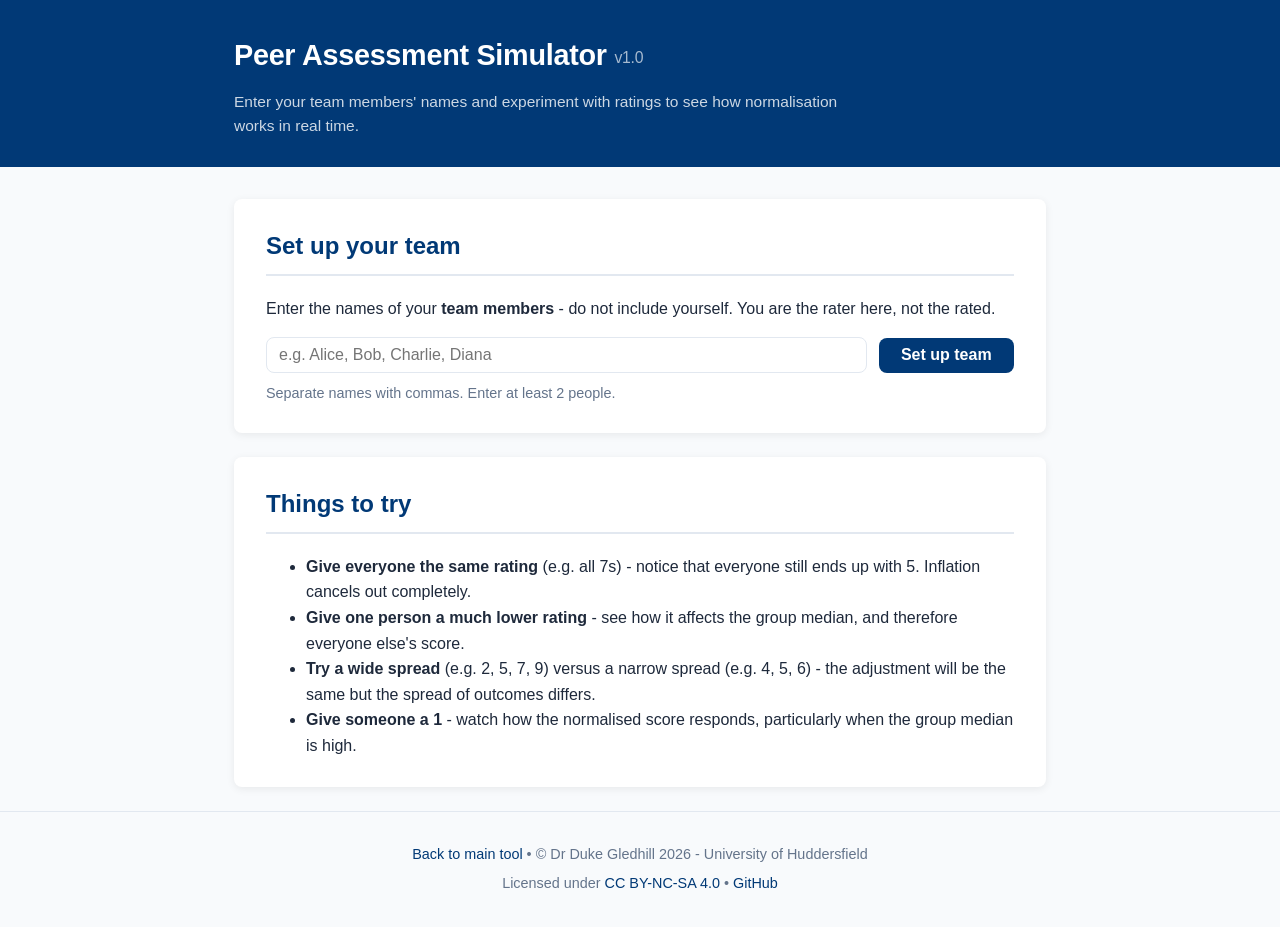
==== docs/simulator.html @ c6d2f9ed "add interactive normalisation simulator" ====
<!DOCTYPE html>
<html lang="en">
<head>
    <meta charset="UTF-8">
    <meta name="viewport" content="width=device-width, initial-scale=1.0">
    <title>Peer Assessment Simulator</title>
    <link rel="stylesheet" href="style.css">
    <style>
        .name-row {
            display: flex;
            gap: 0.75em;
            align-items: center;
            flex-wrap: wrap;
        }

        .name-row input[type="text"] {
            flex: 1;
            min-width: 200px;
            font-size: 1em;
            padding: 0.5em 0.75em;
            border: 1px solid var(--border);
            border-radius: var(--radius);
            outline: none;
            font-family: inherit;
        }

        .name-row input[type="text"]:focus {
            border-color: var(--blue);
            box-shadow: 0 0 0 2px rgba(1,57,118,0.1);
        }

        .btn {
            background: var(--blue);
            color: #fff;
            border: none;
            border-radius: var(--radius);
            padding: 0.55em 1.4em;
            font-size: 1em;
            font-weight: bold;
            cursor: pointer;
            font-family: inherit;
            transition: background 0.15s;
        }

        .btn:hover { background: var(--blue-dark); }

        .btn-outline {
            background: none;
            color: var(--blue);
            border: 2px solid var(--blue);
        }

        .btn-outline:hover { background: var(--blue-light); }

        /* Rating table */
        #rating-table td { vertical-align: middle; padding: 10px 12px; }

        input[type="range"] {
            width: 100%;
            accent-color: var(--blue);
            cursor: pointer;
            height: 6px;
        }

        .slider-wrap {
            display: flex;
            align-items: center;
            gap: 0.75em;
        }

        .slider-wrap span.endpoint {
            font-size: 0.78em;
            color: var(--text-muted);
            white-space: nowrap;
        }

        .rating-val {
            font-weight: bold;
            color: var(--blue);
            font-size: 1.15em;
            min-width: 1.4em;
            text-align: center;
        }

        .score-badge {
            display: inline-flex;
            align-items: center;
            justify-content: center;
            width: 2.1em;
            height: 2.1em;
            border-radius: 50%;
            font-weight: bold;
            font-size: 1.05em;
        }

        .score-high { background: #dcfce7; color: #166534; }
        .score-mid  { background: var(--blue-light); color: var(--blue); }
        .score-low  { background: #fee2e2; color: #991b1b; }

        /* Stat row */
        .stat-row {
            display: flex;
            gap: 1em;
            flex-wrap: wrap;
            margin: 1.25em 0 0.5em;
        }

        .stat-box {
            flex: 1;
            min-width: 110px;
            background: var(--blue-light);
            border-radius: var(--radius);
            padding: 0.75em 1em;
            text-align: center;
        }

        .stat-label {
            font-size: 0.8em;
            color: var(--text-muted);
            margin-bottom: 0.2em;
        }

        .stat-value {
            font-size: 1.6em;
            font-weight: bold;
            color: var(--blue);
        }

        #rating-section { display: none; }
    </style>
</head>
<body>

<header>
    <div class="container">
        <h1>Peer Assessment Simulator <span class="version">v1.0</span></h1>
        <p class="subtitle">Enter your team members' names and experiment with ratings to see how normalisation works in real time.</p>
    </div>
</header>

<div class="container">

    <section class="docs-section">
        <h2>Set up your team</h2>
        <p>Enter the names of your <strong>team members</strong> - do not include yourself. You are the rater here, not the rated.</p>
        <div class="name-row">
            <input type="text" id="names-input" placeholder="e.g. Alice, Bob, Charlie, Diana" />
            <button class="btn" id="setup-btn">Set up team</button>
        </div>
        <p class="upload-hint" style="text-align: left; margin-top: 0.6em;">Separate names with commas. Enter at least 2 people.</p>
    </section>

    <section class="docs-section" id="rating-section">

        <div class="tip">
            <strong>Simulation only - not your actual scores.</strong>
            This tool processes only your ratings. In the real assessment, each person's score is the average of ratings from <em>all</em> their peers, and normalisation is applied to those averaged scores. What this simulator shows is: <em>if everyone on your team rated exactly as you are rating here, these would be the resulting normalised scores.</em> Use it to understand how normalisation works - not to predict your final result.
        </div>

        <h2 style="margin-top: 1.25em;">Your ratings</h2>
        <p>Drag each slider to set your rating for that team member. A score of 5 means average contribution for the team - higher means they contributed more, lower means less. Results update instantly.</p>

        <table id="rating-table">
            <thead>
                <tr>
                    <th style="width: 22%">Team member</th>
                    <th>Your rating (1-9)</th>
                    <th style="width: 6%; text-align: center">Value</th>
                    <th style="width: 18%; text-align: center">Normalised score</th>
                </tr>
            </thead>
            <tbody id="rating-tbody"></tbody>
        </table>

        <div class="stat-row">
            <div class="stat-box">
                <div class="stat-label">Group median (raw)</div>
                <div class="stat-value" id="stat-median">-</div>
            </div>
            <div class="stat-box">
                <div class="stat-label">Normalisation adjustment</div>
                <div class="stat-value" id="stat-adj">-</div>
            </div>
            <div class="stat-box">
                <div class="stat-label">Target</div>
                <div class="stat-value">5</div>
            </div>
        </div>

        <p style="font-size: 0.9em; color: var(--text-muted); margin-top: 0.5em;">
            The <strong>group median</strong> is the middle value of your ratings when sorted. The <strong>adjustment</strong> is how much is added to every score so the median lands on 5. Each normalised score = your rating + adjustment, rounded and clamped to 0-9.
        </p>

        <div style="margin-top: 1.25em; display: flex; gap: 0.75em; flex-wrap: wrap;">
            <button class="btn btn-outline" id="reset-btn">Change names</button>
        </div>
    </section>

    <section class="docs-section">
        <h2>Things to try</h2>
        <ul>
            <li><strong>Give everyone the same rating</strong> (e.g. all 7s) - notice that everyone still ends up with 5. Inflation cancels out completely.</li>
            <li><strong>Give one person a much lower rating</strong> - see how it affects the group median, and therefore everyone else's score.</li>
            <li><strong>Try a wide spread</strong> (e.g. 2, 5, 7, 9) versus a narrow spread (e.g. 4, 5, 6) - the adjustment will be the same but the spread of outcomes differs.</li>
            <li><strong>Give someone a 1</strong> - watch how the normalised score responds, particularly when the group median is high.</li>
        </ul>
    </section>

</div>

<footer>
    <div class="container">
        <a href="index.html">Back to main tool</a>
        &bull;
        &copy; Dr Duke Gledhill 2026 - University of Huddersfield<br>
        Licensed under <a href="https://creativecommons.org/licenses/by-nc-sa/4.0/" target="_blank" rel="noopener">CC BY-NC-SA 4.0</a>
        &bull;
        <a href="https://github.com/drdukegledhill/PeerAssessmentforTeamProjects" target="_blank" rel="noopener">GitHub</a>
    </div>
</footer>

<script>
    let members = [];

    function bankersRound(n) {
        const floor = Math.floor(n);
        const frac = n - floor;
        if (Math.abs(frac - 0.5) < 1e-10) {
            return floor % 2 === 0 ? floor : floor + 1;
        }
        return Math.round(n);
    }

    function setupTeam() {
        const raw = document.getElementById('names-input').value;
        const names = raw.split(',').map(s => s.trim()).filter(s => s.length > 0);

        if (names.length < 2) {
            alert('Please enter at least 2 team members, separated by commas.');
            return;
        }

        members = names;
        buildTable();
        document.getElementById('rating-section').style.display = 'block';
        document.getElementById('rating-section').scrollIntoView({ behavior: 'smooth', block: 'start' });
        recalculate();
    }

    function buildTable() {
        const tbody = document.getElementById('rating-tbody');
        tbody.innerHTML = '';
        members.forEach((name, i) => {
            const tr = document.createElement('tr');
            tr.innerHTML = `
                <td>${name}</td>
                <td>
                    <div class="slider-wrap">
                        <span class="endpoint">1</span>
                        <input type="range" min="1" max="9" value="5" id="slider-${i}" oninput="recalculate()">
                        <span class="endpoint">9</span>
                    </div>
                </td>
                <td style="text-align:center"><span class="rating-val" id="val-${i}">5</span></td>
                <td style="text-align:center"><span class="score-badge score-mid" id="score-${i}">5</span></td>
            `;
            tbody.appendChild(tr);
        });
    }

    function recalculate() {
        const ratings = members.map((_, i) => {
            const v = parseInt(document.getElementById(`slider-${i}`).value);
            document.getElementById(`val-${i}`).textContent = v;
            return v;
        });

        // Median - same method as the Python tool: sorted[floor(n/2)]
        const sorted = [...ratings].sort((a, b) => a - b);
        const median = sorted[Math.floor(sorted.length / 2)];
        const adjustment = 5 - median;

        document.getElementById('stat-median').textContent = median;
        document.getElementById('stat-adj').textContent = (adjustment >= 0 ? '+' : '') + adjustment;

        ratings.forEach((r, i) => {
            const score = Math.max(0, Math.min(9, bankersRound(r + adjustment)));
            const badge = document.getElementById(`score-${i}`);
            badge.textContent = score;
            badge.className = 'score-badge ' + (score >= 6 ? 'score-high' : score <= 3 ? 'score-low' : 'score-mid');
        });
    }

    function resetTeam() {
        document.getElementById('rating-section').style.display = 'none';
        members = [];
        window.scrollTo({ top: 0, behavior: 'smooth' });
        document.getElementById('names-input').focus();
    }

    document.getElementById('setup-btn').addEventListener('click', setupTeam);
    document.getElementById('names-input').addEventListener('keydown', e => {
        if (e.key === 'Enter') setupTeam();
    });
    document.addEventListener('DOMContentLoaded', () => {
        document.getElementById('reset-btn').addEventListener('click', resetTeam);
    });
</script>

</body>
</html>
---- docs/style.css ----
:root {
    --blue: #013976;
    --blue-dark: #013976;
    --blue-light: #E6F2FB;
    --text: #1e293b;
    --text-muted: #64748b;
    --border: #e2e8f0;
    --bg: #f8fafc;
    --white: #fff;
    --radius: 8px;
    --shadow: 0 2px 8px rgba(0,0,0,0.07);
}

* { box-sizing: border-box; }

body {
    font-family: Arial, sans-serif;
    margin: 0;
    background: var(--bg);
    color: var(--text);
    line-height: 1.6;
    overflow-x: hidden;
}

.container {
    max-width: 860px;
    margin: 0 auto;
    padding: 0 1.5em;
}

/* ── Header ── */
header {
    background: var(--blue-dark);
    color: #fff;
    padding: 2em 0 1.75em;
    margin-bottom: 2em;
}

header h1 {
    margin: 0 0 0.4em;
    font-size: 1.8em;
    letter-spacing: -0.01em;
}

header .subtitle {
    margin: 0;
    opacity: 0.8;
    font-size: 0.97em;
    max-width: 640px;
}

.version {
    font-size: 0.55em;
    font-weight: normal;
    opacity: 0.65;
    vertical-align: middle;
}

/* ── Upload section ── */
.upload-section {
    background: var(--white);
    border: 2px dashed var(--blue);
    border-radius: var(--radius);
    padding: 1.75em 2em;
    margin-bottom: 2em;
    text-align: center;
}

.upload-label {
    font-weight: bold;
    font-size: 1.05em;
    color: var(--blue);
    margin: 0 0 0.75em;
}

.upload-section input[type="file"] {
    font-size: 1em;
    margin-bottom: 0.75em;
}

.upload-hint {
    color: var(--text-muted);
    font-size: 0.9em;
    margin: 0.5em 0 0;
}

/* ── Report output ── */
#output {
    margin-bottom: 2.5em;
}

#output h2 {
    color: var(--blue);
    border-bottom: 2px solid var(--border);
    padding-bottom: 0.35em;
    margin-top: 1.5em;
}

#output h2:first-child {
    margin-top: 0;
}

/* ── Tables ── */
table {
    border-collapse: collapse;
    width: 100%;
    margin-top: 0.75em;
    font-size: 0.97em;
}

th, td {
    border: 1px solid var(--border);
    padding: 8px 12px;
    text-align: left;
}

th {
    background: var(--blue-light);
    color: var(--blue);
    font-weight: bold;
}

tr:nth-child(even) { background: #f8fafc; }

/* ── Feedback cards (rendered by JS) ── */
.feedback-card {
    margin-bottom: 1.25em;
    padding: 1.25em 1.5em;
    border: 1px solid var(--border);
    border-radius: var(--radius);
    background: var(--white);
}

.feedback-card h3 {
    margin: 0 0 0.5em;
    color: var(--text);
}

/* ── Docs sections ── */
.docs-section {
    background: var(--white);
    border-radius: var(--radius);
    box-shadow: var(--shadow);
    padding: 1.75em 2em;
    margin-bottom: 1.5em;
}

.docs-section h2 {
    margin-top: 0;
    color: var(--blue);
    border-bottom: 2px solid var(--border);
    padding-bottom: 0.35em;
}

.docs-section h3 {
    color: var(--text);
    margin-top: 1.25em;
}

.docs-section p:last-child,
.docs-section ul:last-child,
.docs-section ol:last-child {
    margin-bottom: 0;
}

/* ── Tabs ── */
.tabs {
    margin-top: 0.25em;
}

.tab-btns {
    display: flex;
    gap: 0;
    border-bottom: 2px solid var(--border);
    margin-bottom: 1.25em;
}

.tab-btn {
    background: none;
    border: none;
    border-bottom: 3px solid transparent;
    margin-bottom: -2px;
    padding: 0.6em 1.25em;
    font-size: 0.97em;
    font-weight: bold;
    color: var(--text-muted);
    cursor: pointer;
    transition: color 0.15s, border-color 0.15s;
}

.tab-btn:hover {
    color: var(--blue);
}

.tab-btn.active {
    color: var(--blue);
    border-bottom-color: var(--blue);
}

.tab-panel {
    display: none;
}

.tab-panel.active {
    display: block;
}

/* ── Numbered steps ── */
.steps {
    counter-reset: steps;
    padding-left: 0;
    list-style: none;
    margin: 0.75em 0;
}

.steps li {
    counter-increment: steps;
    padding: 0.65em 0 0.65em 3em;
    position: relative;
    border-bottom: 1px solid var(--border);
}

.steps li:last-child { border-bottom: none; }

.steps li::before {
    content: counter(steps);
    position: absolute;
    left: 0;
    top: 0.65em;
    width: 1.75em;
    height: 1.75em;
    background: var(--blue);
    color: #fff;
    border-radius: 50%;
    display: flex;
    align-items: center;
    justify-content: center;
    font-size: 0.82em;
    font-weight: bold;
}

.steps li ul {
    margin: 0.4em 0 0.1em;
    padding-left: 1.25em;
}

/* ── Tip callout ── */
.tip {
    background: var(--blue-light);
    border-left: 4px solid var(--blue);
    padding: 0.75em 1em;
    border-radius: 0 var(--radius) var(--radius) 0;
    font-size: 0.95em;
    margin: 1.25em 0 0;
    color: var(--text);
}

/* ── Code ── */
code {
    background: #f1f5f9;
    padding: 0.15em 0.4em;
    border-radius: 4px;
    font-size: 0.88em;
    font-family: "Courier New", monospace;
}

pre {
    background: #1e293b;
    color: #e2e8f0;
    padding: 1.25em 1.5em;
    border-radius: var(--radius);
    overflow-x: auto;
    font-size: 0.85em;
    line-height: 1.65;
    margin: 0.75em 0 0;
}

pre code {
    background: none;
    padding: 0;
    color: inherit;
    font-size: 1em;
    border-radius: 0;
}

/* ── Collapsible rationale ── */
details > summary {
    cursor: pointer;
    color: var(--blue);
    border-bottom: 2px solid var(--border);
    padding-bottom: 0.35em;
    margin-bottom: 1em;
    font-size: 1.17em;
    font-weight: bold;
    list-style: none;
    display: flex;
    align-items: center;
    gap: 0.5em;
    user-select: none;
}
details > summary::-webkit-details-marker { display: none; }
details > summary::before {
    content: '\25B6';
    font-size: 0.7em;
    transition: transform 0.2s;
    color: var(--blue);
}
details[open] > summary::before { transform: rotate(90deg); }
details > summary:hover { color: var(--blue-dark); }
details > summary:hover::before { color: var(--blue-dark); }

.rationale-q {
    font-weight: bold;
    color: var(--text);
    margin: 1.25em 0 0.3em;
    font-size: 0.99em;
}
.ref-block {
    font-size: 0.78em;
    color: var(--text-muted);
    border-left: 3px solid var(--border);
    padding: 0.4em 0.75em;
    margin: 0.75em 0 0;
    line-height: 1.65;
}

.rationale-callout {
    background: var(--blue-light);
    border-left: 4px solid var(--blue);
    padding: 0.75em 1em;
    border-radius: 0 var(--radius) var(--radius) 0;
    font-style: italic;
    margin: 0.5em 0 0.75em;
    color: var(--text);
}

/* ── Footer ── */
footer {
    border-top: 1px solid var(--border);
    padding: 2em 0;
    margin-top: 1em;
    text-align: center;
    color: var(--text-muted);
    font-size: 0.9em;
    line-height: 2;
}

footer a {
    color: var(--blue);
    text-decoration: none;
}

footer a:hover { text-decoration: underline; }
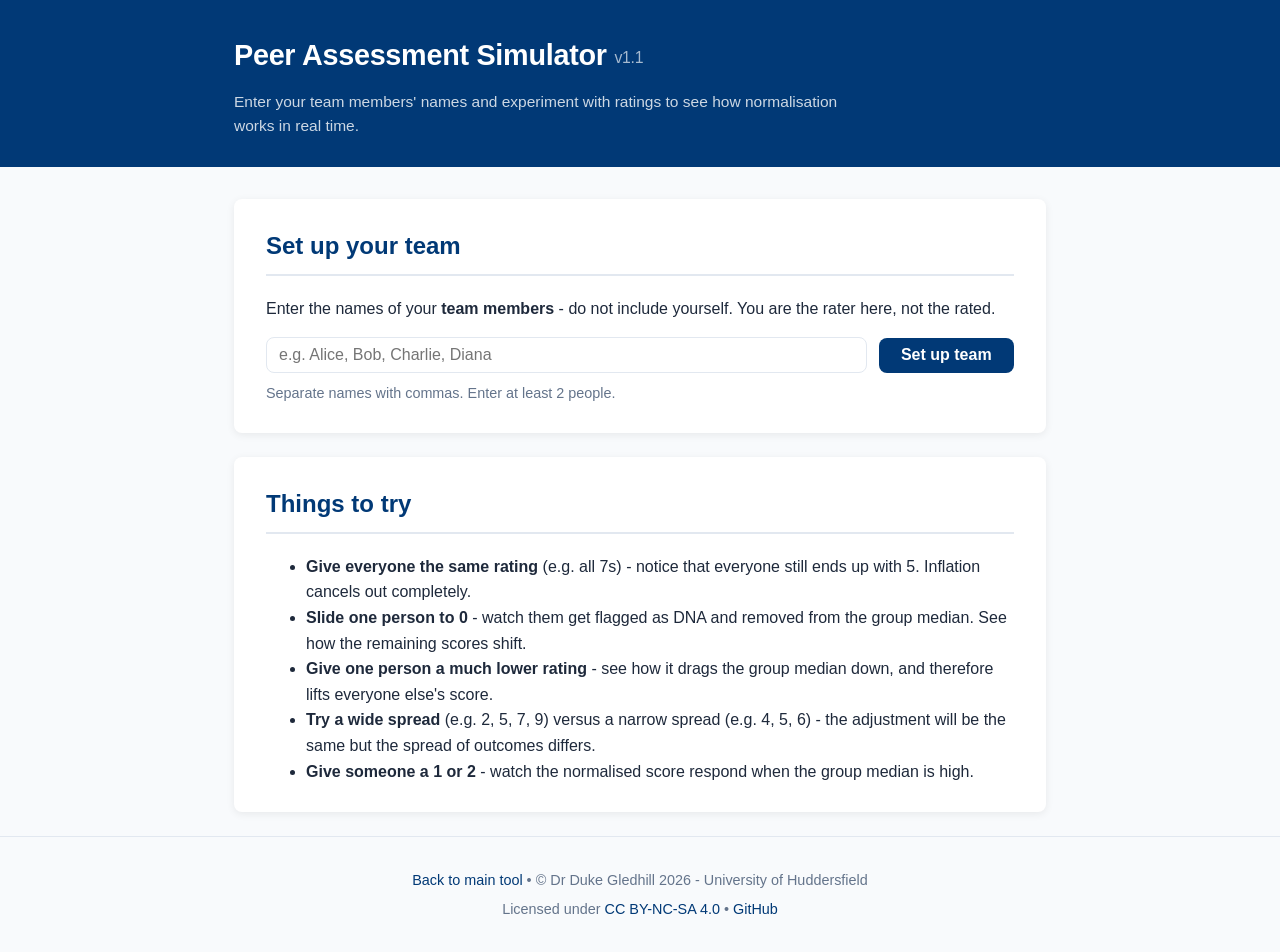
==== commit 28e01005: "simulator: add 0/DNA option and median line overlay" ====
--- a/docs/simulator.html
+++ b/docs/simulator.html
@@ -60,6 +60,8 @@
             accent-color: var(--blue);
             cursor: pointer;
             height: 6px;
+            position: relative;
+            z-index: 1;
         }
 
         .slider-wrap {
@@ -72,6 +74,32 @@
             font-size: 0.78em;
             color: var(--text-muted);
             white-space: nowrap;
+        }
+
+        /* Track wrapper holds slider + median line */
+        .slider-track-wrap {
+            flex: 1;
+            position: relative;
+            display: flex;
+            align-items: center;
+        }
+
+        .slider-track-wrap input[type="range"] {
+            width: 100%;
+        }
+
+        .median-line {
+            position: absolute;
+            top: 50%;
+            transform: translate(-50%, -50%);
+            width: 3px;
+            height: 22px;
+            background: var(--blue);
+            opacity: 0.45;
+            pointer-events: none;
+            border-radius: 2px;
+            transition: left 0.12s ease;
+            z-index: 0;
         }
 
         .rating-val {
@@ -82,20 +110,30 @@
             text-align: center;
         }
 
+        .rating-val.is-dna {
+            color: var(--text-muted);
+        }
+
         .score-badge {
             display: inline-flex;
             align-items: center;
             justify-content: center;
-            width: 2.1em;
+            width: 2.4em;
             height: 2.1em;
-            border-radius: 50%;
+            border-radius: 0.4em;
             font-weight: bold;
-            font-size: 1.05em;
+            font-size: 1em;
         }
 
         .score-high { background: #dcfce7; color: #166534; }
         .score-mid  { background: var(--blue-light); color: var(--blue); }
         .score-low  { background: #fee2e2; color: #991b1b; }
+        .score-dna  { background: #f1f5f9; color: var(--text-muted); font-size: 0.82em; }
+
+        /* Dim entire row when DNA */
+        tr.row-dna td { opacity: 0.5; }
+        tr.row-dna td:first-child,
+        tr.row-dna td:last-child { opacity: 1; }
 
         /* Stat row */
         .stat-row {
@@ -133,7 +171,7 @@
 
 <header>
     <div class="container">
-        <h1>Peer Assessment Simulator <span class="version">v1.0</span></h1>
+        <h1>Peer Assessment Simulator <span class="version">v1.1</span></h1>
         <p class="subtitle">Enter your team members' names and experiment with ratings to see how normalisation works in real time.</p>
     </div>
 </header>
@@ -158,13 +196,13 @@
         </div>
 
         <h2 style="margin-top: 1.25em;">Your ratings</h2>
-        <p>Drag each slider to set your rating for that team member. A score of 5 means average contribution for the team - higher means they contributed more, lower means less. Results update instantly.</p>
+        <p>Drag each slider to set your rating (0 = did not attend / DNA, 1-9 = contribution level, 5 = average). The <strong>blue line</strong> marks the current group median across all sliders. Results update instantly.</p>
 
         <table id="rating-table">
             <thead>
                 <tr>
                     <th style="width: 22%">Team member</th>
-                    <th>Your rating (1-9)</th>
+                    <th>Your rating (0-9)</th>
                     <th style="width: 6%; text-align: center">Value</th>
                     <th style="width: 18%; text-align: center">Normalised score</th>
                 </tr>
@@ -174,7 +212,7 @@
 
         <div class="stat-row">
             <div class="stat-box">
-                <div class="stat-label">Group median (raw)</div>
+                <div class="stat-label">Group median (raw, excl. DNA)</div>
                 <div class="stat-value" id="stat-median">-</div>
             </div>
             <div class="stat-box">
@@ -188,7 +226,7 @@
         </div>
 
         <p style="font-size: 0.9em; color: var(--text-muted); margin-top: 0.5em;">
-            The <strong>group median</strong> is the middle value of your ratings when sorted. The <strong>adjustment</strong> is how much is added to every score so the median lands on 5. Each normalised score = your rating + adjustment, rounded and clamped to 0-9.
+            The <strong>blue line</strong> shows where the group median sits on each slider track. The <strong>adjustment</strong> shifts all non-DNA scores so that median lands on 5. Students rated 0 are flagged as DNA and excluded from the median calculation.
         </p>
 
         <div style="margin-top: 1.25em; display: flex; gap: 0.75em; flex-wrap: wrap;">
@@ -200,9 +238,10 @@
         <h2>Things to try</h2>
         <ul>
             <li><strong>Give everyone the same rating</strong> (e.g. all 7s) - notice that everyone still ends up with 5. Inflation cancels out completely.</li>
-            <li><strong>Give one person a much lower rating</strong> - see how it affects the group median, and therefore everyone else's score.</li>
+            <li><strong>Slide one person to 0</strong> - watch them get flagged as DNA and removed from the group median. See how the remaining scores shift.</li>
+            <li><strong>Give one person a much lower rating</strong> - see how it drags the group median down, and therefore lifts everyone else's score.</li>
             <li><strong>Try a wide spread</strong> (e.g. 2, 5, 7, 9) versus a narrow spread (e.g. 4, 5, 6) - the adjustment will be the same but the spread of outcomes differs.</li>
-            <li><strong>Give someone a 1</strong> - watch how the normalised score responds, particularly when the group median is high.</li>
+            <li><strong>Give someone a 1 or 2</strong> - watch the normalised score respond when the group median is high.</li>
         </ul>
     </section>
 
@@ -231,6 +270,18 @@
         return Math.round(n);
     }
 
+    // Calculate where a slider thumb sits as a % of the element width.
+    // Accounts for thumb half-width so the line stays visually aligned with the thumb.
+    function thumbPercent(slider, val) {
+        const min = parseFloat(slider.min);
+        const max = parseFloat(slider.max);
+        const w = slider.offsetWidth;
+        const thumbW = 16; // approximate browser default thumb width (px)
+        if (w <= thumbW) return (val - min) / (max - min) * 100;
+        const pct = (thumbW / 2 + (val - min) / (max - min) * (w - thumbW)) / w;
+        return pct * 100;
+    }
+
     function setupTeam() {
         const raw = document.getElementById('names-input').value;
         const names = raw.split(',').map(s => s.trim()).filter(s => s.length > 0);
@@ -252,12 +303,16 @@
         tbody.innerHTML = '';
         members.forEach((name, i) => {
             const tr = document.createElement('tr');
+            tr.id = `row-${i}`;
             tr.innerHTML = `
                 <td>${name}</td>
                 <td>
                     <div class="slider-wrap">
-                        <span class="endpoint">1</span>
-                        <input type="range" min="1" max="9" value="5" id="slider-${i}" oninput="recalculate()">
+                        <span class="endpoint">0</span>
+                        <div class="slider-track-wrap" id="track-wrap-${i}">
+                            <input type="range" min="0" max="9" value="5" id="slider-${i}" oninput="recalculate()">
+                            <div class="median-line" id="median-line-${i}"></div>
+                        </div>
                         <span class="endpoint">9</span>
                     </div>
                 </td>
@@ -271,23 +326,65 @@
     function recalculate() {
         const ratings = members.map((_, i) => {
             const v = parseInt(document.getElementById(`slider-${i}`).value);
-            document.getElementById(`val-${i}`).textContent = v;
+            const valEl = document.getElementById(`val-${i}`);
+            valEl.textContent = v;
+            valEl.className = v === 0 ? 'rating-val is-dna' : 'rating-val';
             return v;
         });
 
-        // Median - same method as the Python tool: sorted[floor(n/2)]
-        const sorted = [...ratings].sort((a, b) => a - b);
-        const median = sorted[Math.floor(sorted.length / 2)];
-        const adjustment = 5 - median;
-
-        document.getElementById('stat-median').textContent = median;
-        document.getElementById('stat-adj').textContent = (adjustment >= 0 ? '+' : '') + adjustment;
-
+        // DNA = rating of 0 (excluded from median, same as main tool)
+        const attendeeRatings = ratings.filter(r => r > 0);
+        const hasAttendees = attendeeRatings.length > 0;
+
+        // Median using same method as Python: sorted[floor(n/2)]
+        let median = null;
+        let adjustment = 0;
+        if (hasAttendees) {
+            const sorted = [...attendeeRatings].sort((a, b) => a - b);
+            median = sorted[Math.floor(sorted.length / 2)];
+            adjustment = 5 - median;
+        }
+
+        // Update stat boxes
+        document.getElementById('stat-median').textContent = median !== null ? median : 'N/A';
+        document.getElementById('stat-adj').textContent = median !== null
+            ? (adjustment >= 0 ? '+' : '') + adjustment
+            : 'N/A';
+
+        // Update each row
         ratings.forEach((r, i) => {
-            const score = Math.max(0, Math.min(9, bankersRound(r + adjustment)));
             const badge = document.getElementById(`score-${i}`);
-            badge.textContent = score;
-            badge.className = 'score-badge ' + (score >= 6 ? 'score-high' : score <= 3 ? 'score-low' : 'score-mid');
+            const row = document.getElementById(`row-${i}`);
+
+            if (r === 0) {
+                // DNA
+                badge.textContent = 'DNA';
+                badge.className = 'score-badge score-dna';
+                row.className = 'row-dna';
+            } else {
+                row.className = '';
+                if (median !== null) {
+                    const score = Math.max(0, Math.min(9, bankersRound(r + adjustment)));
+                    badge.textContent = score;
+                    badge.className = 'score-badge ' + (score >= 6 ? 'score-high' : score <= 3 ? 'score-low' : 'score-mid');
+                } else {
+                    badge.textContent = '-';
+                    badge.className = 'score-badge score-mid';
+                }
+            }
+        });
+
+        // Update median line positions on all sliders
+        members.forEach((_, i) => {
+            const slider = document.getElementById(`slider-${i}`);
+            const line = document.getElementById(`median-line-${i}`);
+            if (!slider || !line) return;
+            if (median !== null) {
+                line.style.left = thumbPercent(slider, median) + '%';
+                line.style.display = 'block';
+            } else {
+                line.style.display = 'none';
+            }
         });
     }
 
@@ -304,6 +401,8 @@
     });
     document.addEventListener('DOMContentLoaded', () => {
         document.getElementById('reset-btn').addEventListener('click', resetTeam);
+        // Recalculate median lines on resize so thumb positions stay accurate
+        window.addEventListener('resize', recalculate);
     });
 </script>
 
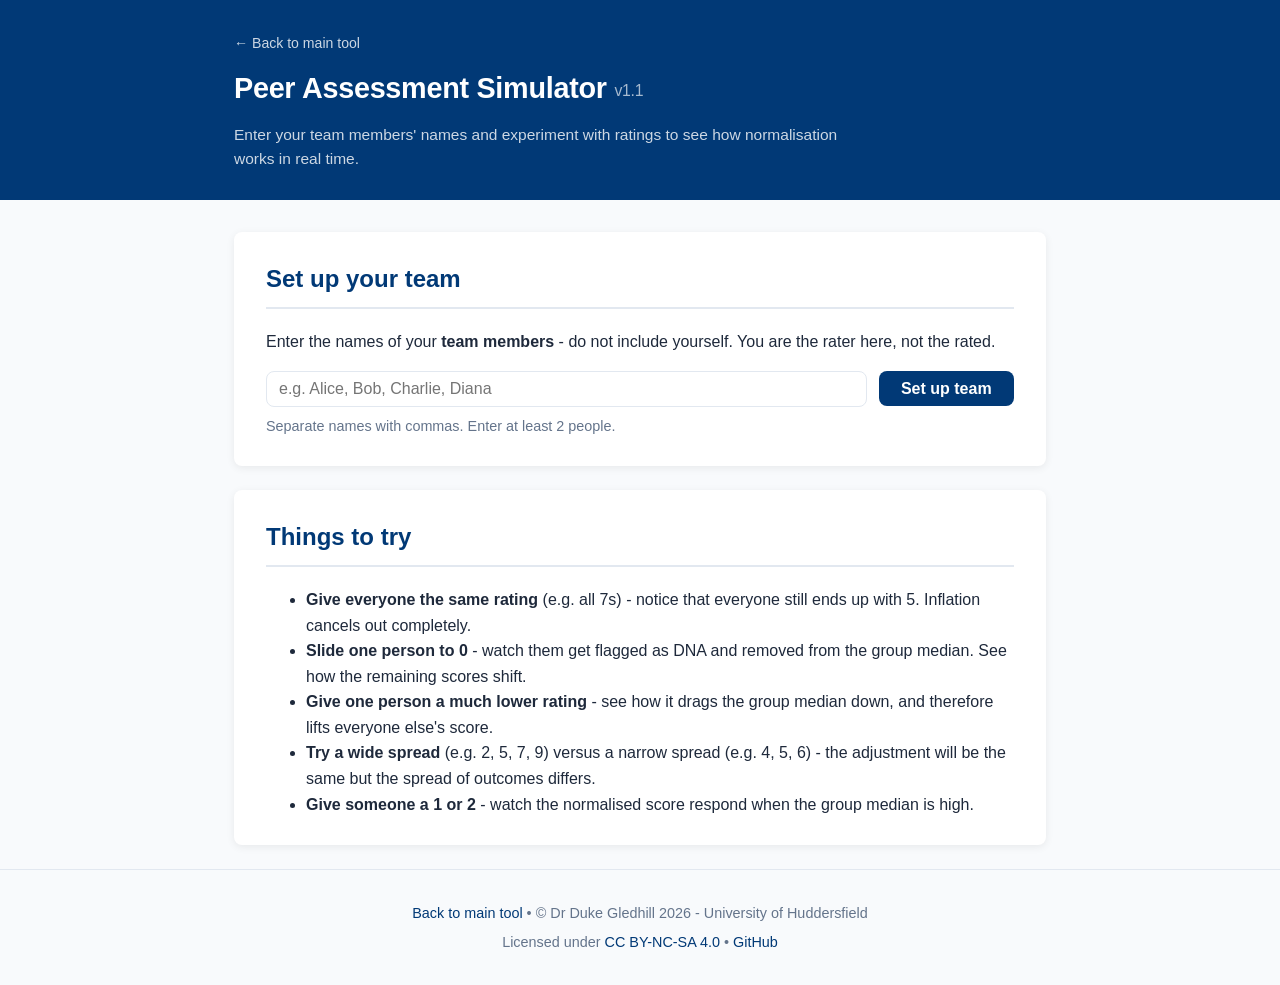
==== commit 08c88c11: "Simulator: add back link to main tool in header" ====
--- a/docs/simulator.html
+++ b/docs/simulator.html
@@ -171,6 +171,7 @@
 
 <header>
     <div class="container">
+        <p style="margin: 0 0 0.75em; font-size: 0.88em; opacity: 0.8;"><a href="index.html" style="color: #fff; text-decoration: none;">&larr; Back to main tool</a></p>
         <h1>Peer Assessment Simulator <span class="version">v1.1</span></h1>
         <p class="subtitle">Enter your team members' names and experiment with ratings to see how normalisation works in real time.</p>
     </div>
